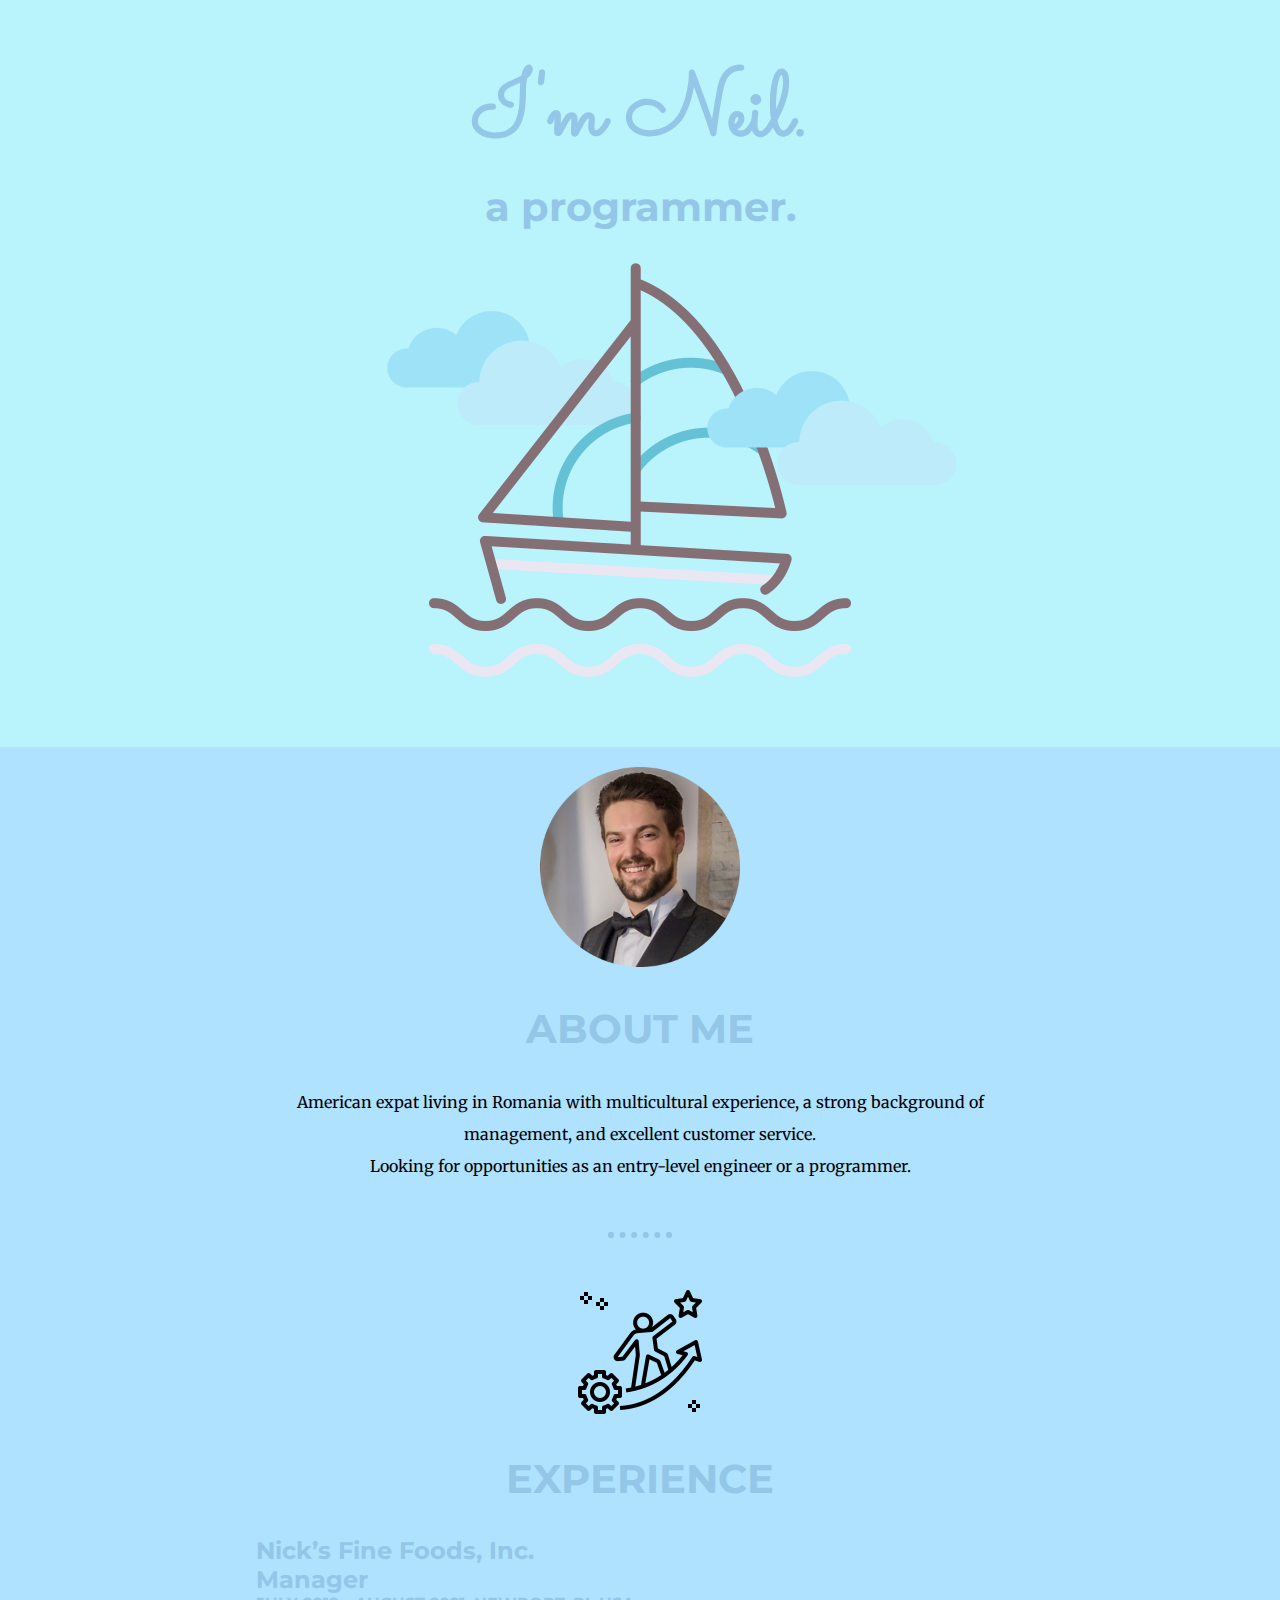
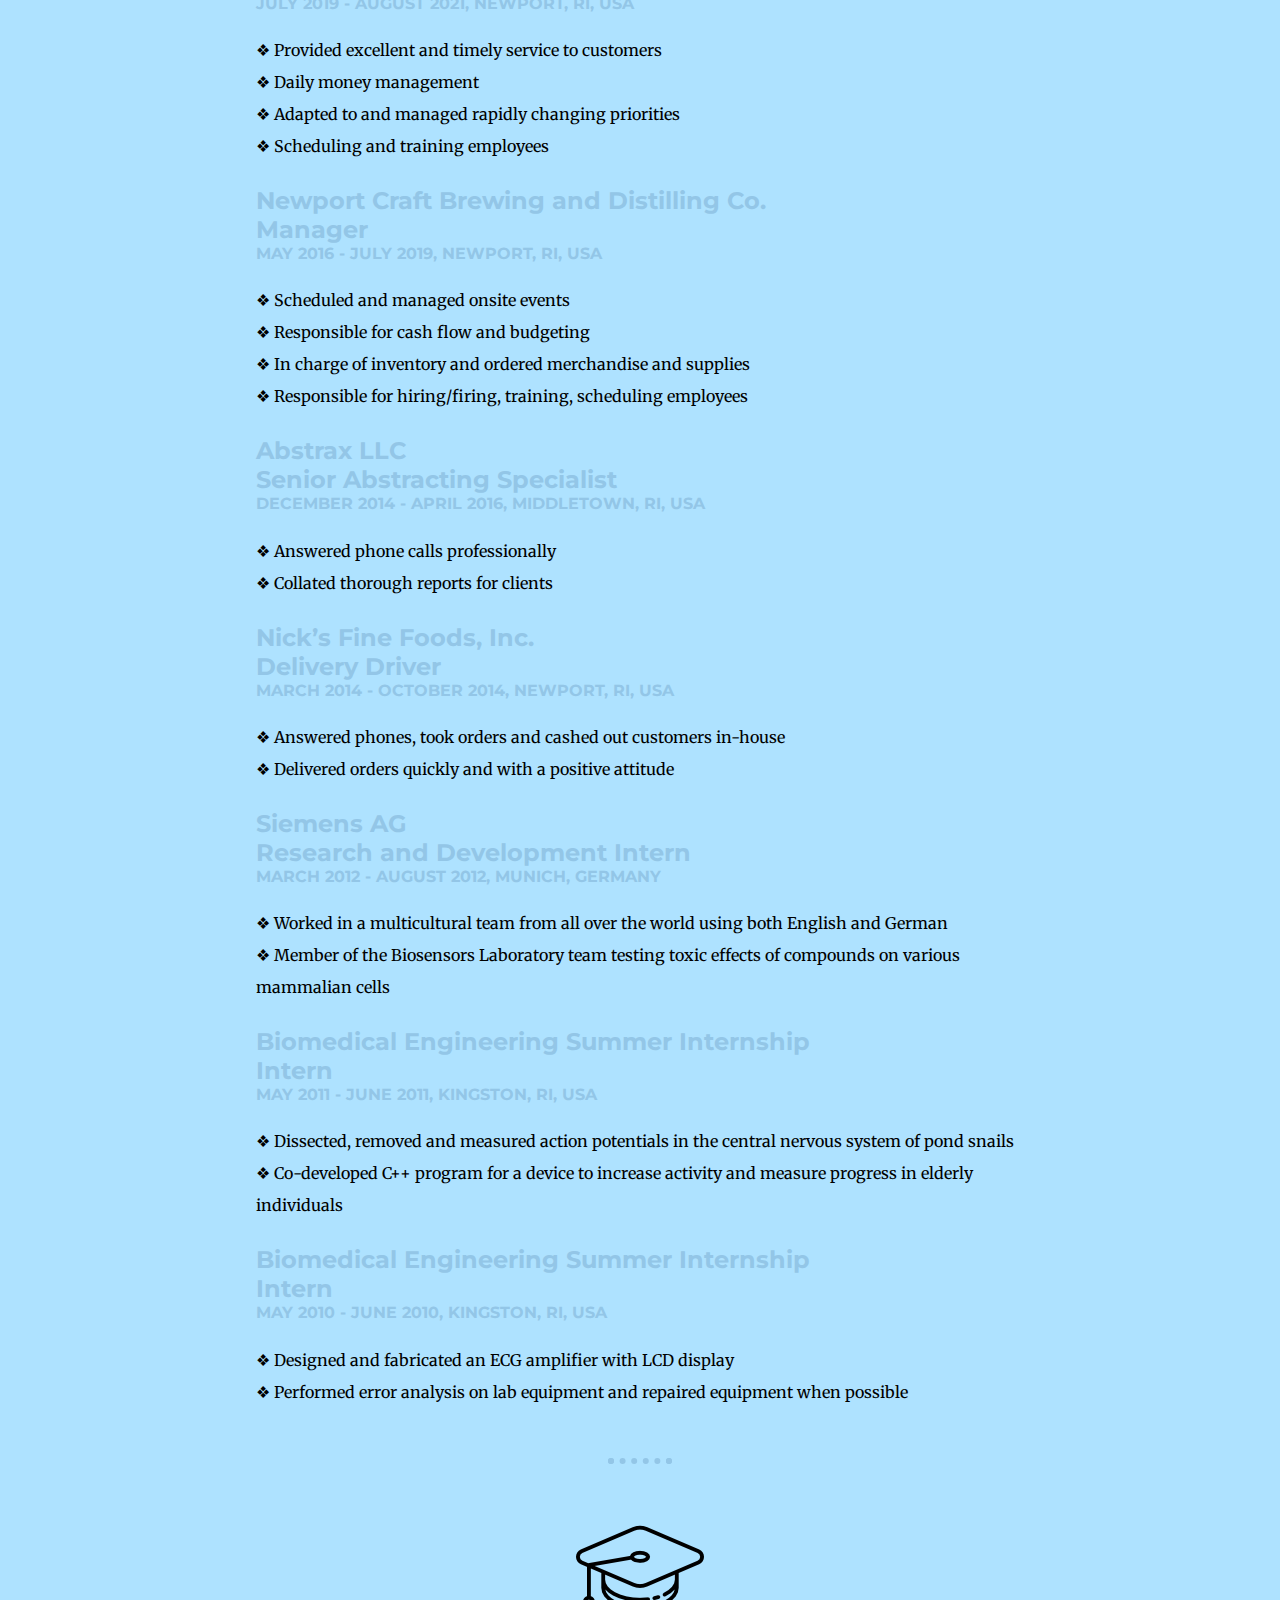
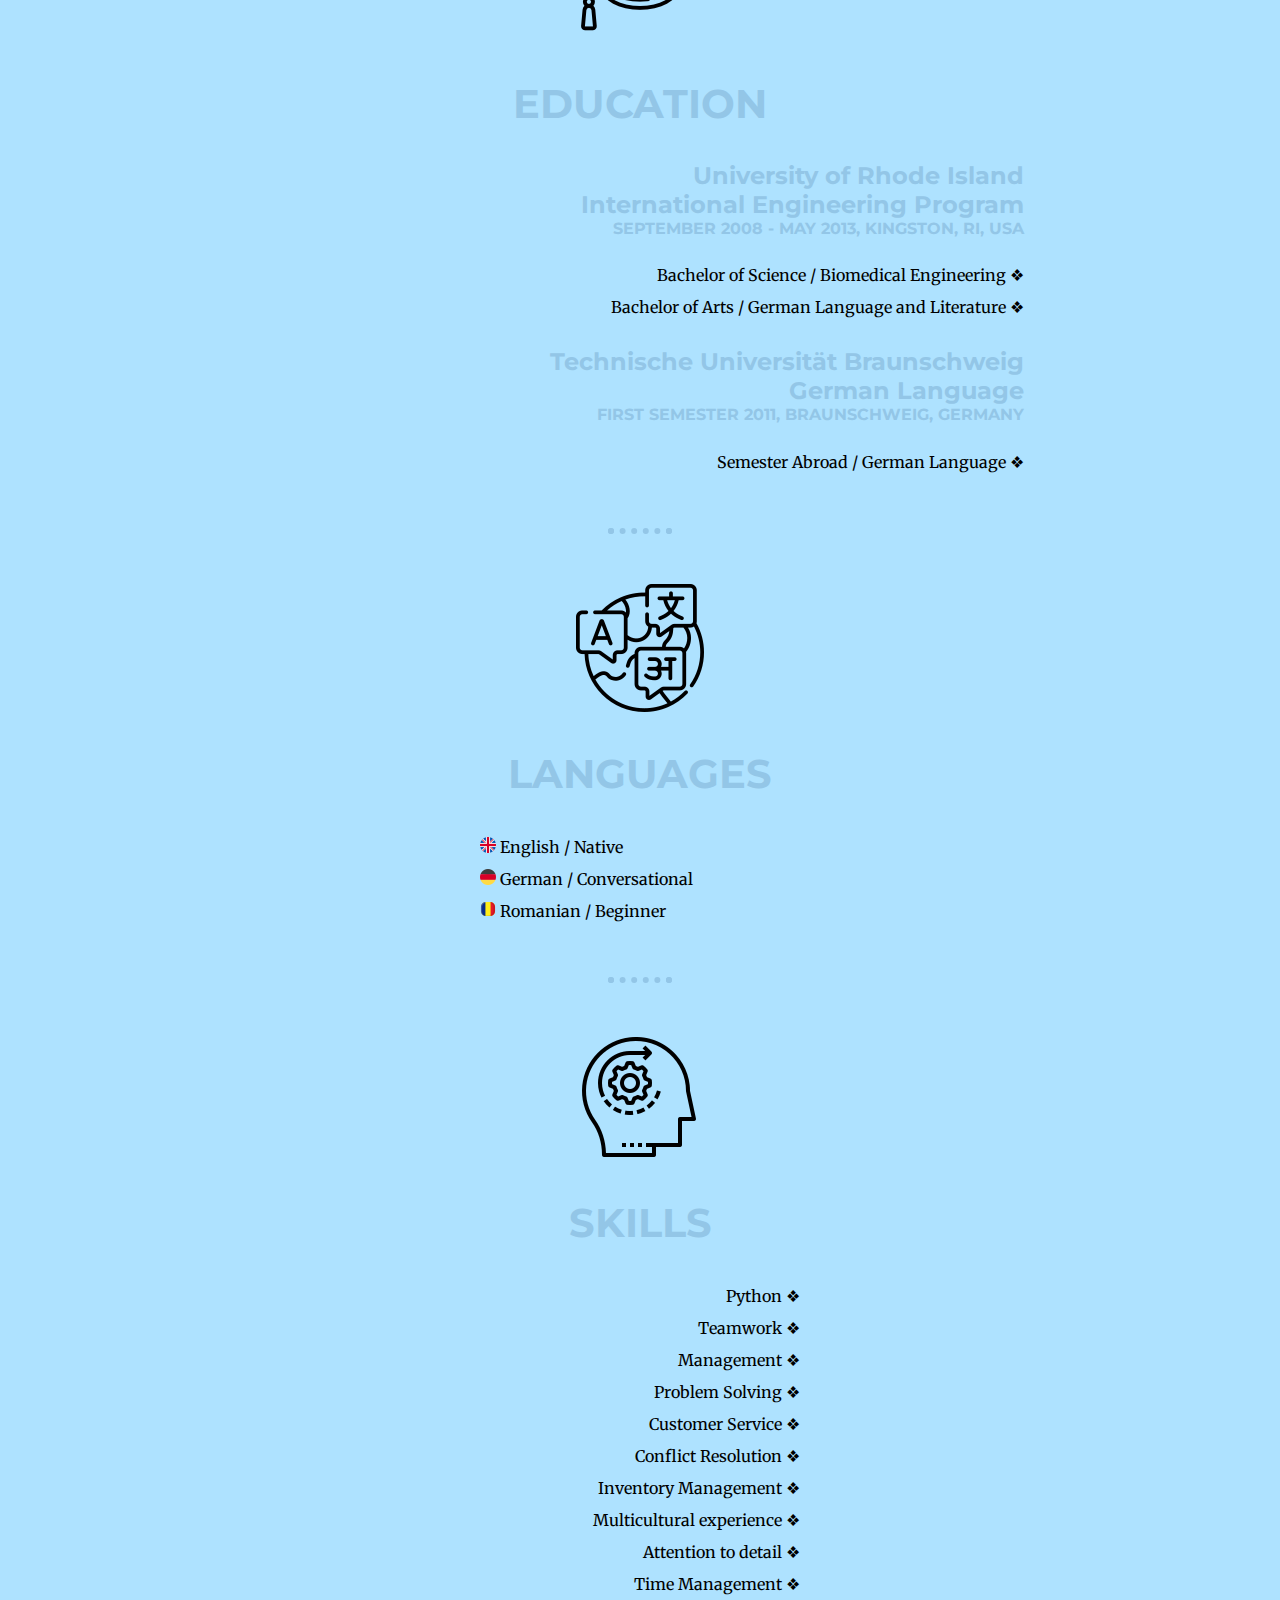
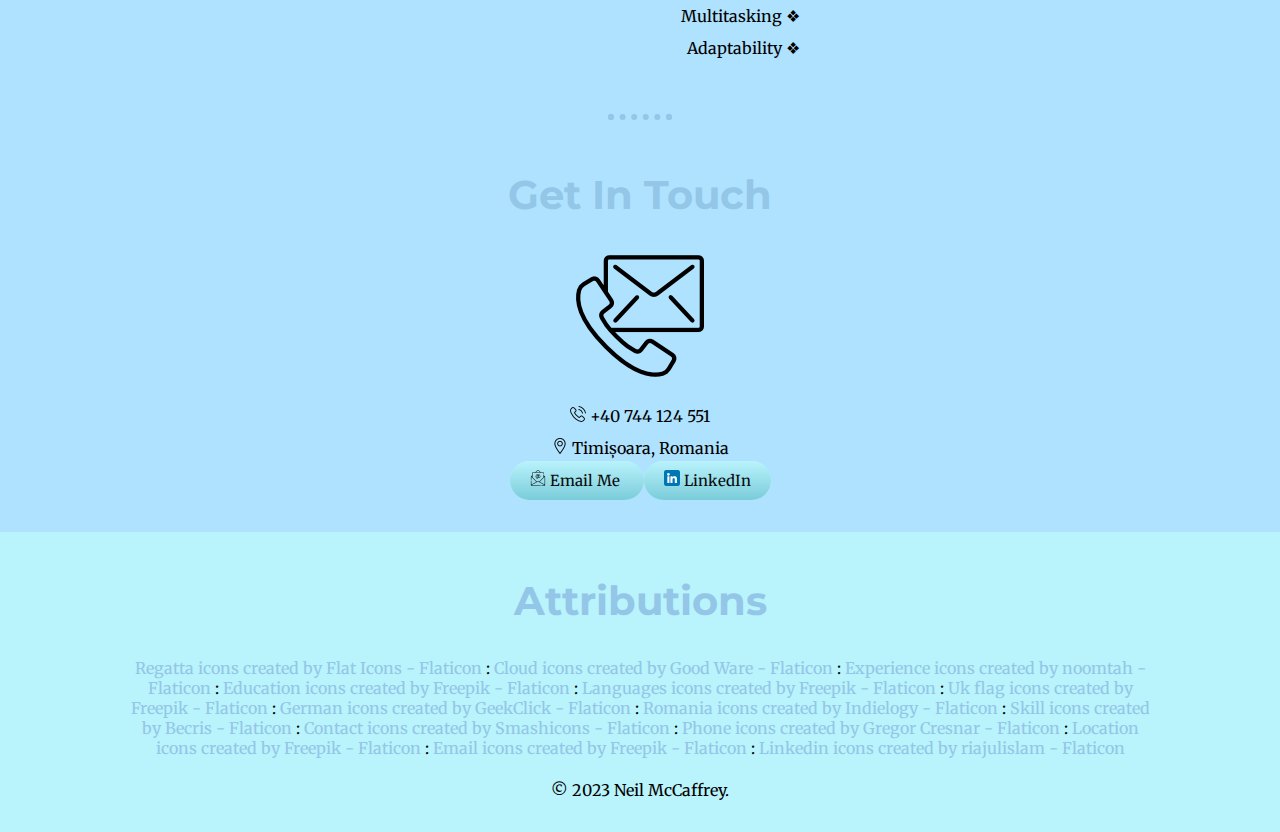
==== index.html @ 434ebe64 "Update index.html" ====
<!DOCTYPE html>
<html lang="en">
<head>
    <meta charset="UTF-8">
    <title>Neil McCaffrey</title>
    <link rel="stylesheet" href="/CSS_Folder/styles.css">
    <link rel="icon" href="favicon.ico">
    <link rel="preconnect" href="https://fonts.googleapis.com">
    <link rel="preconnect" href="https://fonts.gstatic.com" crossorigin>
    <link href="https://fonts.googleapis.com/css2?family=Merriweather:ital,wght@1,300&family=Montserrat&family=Sacramento&display=swap"
          rel="stylesheet">
</head>
<body>
<div class="top-container">
    <h1>I'm Neil.</h1>
    <h2 class="title">a programmer.</h2>
    <img class="one-cloud" src="images/cloudy.png" alt="cloud-img">
    <img class="two-cloud" src="images/cloudy.png" alt="cloud-img">
    <img class="sailboat" src="images/monsoon.png" alt="sailboat-img">
</div>
<div class="middle-container">
    <div class="profile">
        <img class="myself-img" src="images/myself.png" alt="myself-img">
        <h2>ABOUT ME</h2>
        <p>American expat living in Romania with multicultural experience, a strong background of management, and
            excellent customer service.<br>Looking for opportunities as an entry-level engineer or a programmer.</p>
    </div>
    <hr class="break">
    <div class="experience">
        <img class="experience-img" src="images/experience.png" alt="experience-img">
        <h2>EXPERIENCE</h2>
        <div class="experience-row">
            <h3>Nick’s Fine Foods, Inc.<br>Manager</h3>
            <h4>JULY 2019 - AUGUST 2021, NEWPORT, RI, USA</h4>
            <p>❖ Provided excellent and timely service to customers<br>❖ Daily money management<br>❖ Adapted to and
                managed rapidly changing priorities<br>❖ Scheduling and training employees</p>
        </div>
        <div class="experience-row">
            <h3>Newport Craft Brewing and Distilling Co.<br>Manager</h3>
            <h4>MAY 2016 - JULY 2019, NEWPORT, RI, USA</h4>
            <p>❖ Scheduled and managed onsite events<br>❖ Responsible for cash flow and budgeting<br>❖ In charge of
                inventory and ordered merchandise and supplies<br>❖ Responsible for hiring/firing, training, scheduling
                employees</p>
        </div>
        <div class="experience-row">
            <h3>Abstrax LLC<br>Senior Abstracting Specialist</h3>
            <h4>DECEMBER 2014 - APRIL 2016, MIDDLETOWN, RI, USA</h4>
            <p>❖ Answered phone calls professionally<br>❖ Collated thorough reports for clients</p>
        </div>
        <div class="experience-row">
            <h3>Nick’s Fine Foods, Inc.<br>Delivery Driver</h3>
            <h4>MARCH 2014 - OCTOBER 2014, NEWPORT, RI, USA</h4>
            <p>❖ Answered phones, took orders and cashed out customers in-house<br>❖ Delivered orders quickly and with
                a positive attitude</p>
        </div>
        <div class="experience-row">
            <h3>Siemens AG<br>Research and Development Intern</h3>
            <h4>MARCH 2012 - AUGUST 2012, MUNICH, GERMANY</h4>
            <p>❖ Worked in a multicultural team from all over the world using both English and German<br>❖ Member of the
                Biosensors Laboratory team testing toxic effects of compounds on various mammalian cells</p>
        </div>
        <div class="experience-row">
            <h3>Biomedical Engineering Summer Internship<br>Intern</h3>
            <h4>MAY 2011 - JUNE 2011, KINGSTON, RI, USA</h4>
            <p>❖ Dissected, removed and measured action potentials in the central nervous system of pond snails<br>❖
                Co-developed C++ program for a device to increase activity and measure progress in elderly individuals
            </p>
        </div>
        <div class="experience-row">
            <h3>Biomedical Engineering Summer Internship<br>Intern</h3>
            <h4>MAY 2010 - JUNE 2010, KINGSTON, RI, USA</h4>
            <p>❖ Designed and fabricated an ECG amplifier with LCD display<br>❖ Performed error analysis on lab
                equipment and repaired equipment when possible</p>
        </div>
    </div>
    <hr>
    <div class="education">
        <img class="mortarboard" src="images/mortarboard.png" alt="mortarboard-img">
        <h2>EDUCATION</h2>
        <div class="education-row">
            <h3>University of Rhode Island<br>International Engineering Program</h3>
            <h4>SEPTEMBER 2008 - MAY 2013, KINGSTON, RI, USA</h4>
            <p>Bachelor of Science / Biomedical Engineering ❖<br>Bachelor of Arts / German Language and Literature ❖</p>
        </div>
        <div class="education-row">
            <h3>Technische Universität Braunschweig<br>German Language</h3>
            <h4>FIRST SEMESTER 2011, BRAUNSCHWEIG, GERMANY</h4>
            <p>Semester Abroad / German Language ❖</p>
        </div>
    </div>
    <hr>
    <div class="languages">
        <img class="languages-img" src="images/languages.png" alt="languages-img">
        <h2>LANGUAGES</h2>
        <div class="languages-row">
            <p><img class="uk-img" src="images/united-kingdom.png" alt="uk-img"> English / Native<br><img
                    class="german-img" src="images/german.png" alt="german-img"> German / Conversational<br><img
                    class="romania_img" src="images/romania.png" alt="romania_img"> Romanian / Beginner</p>
        </div>
    </div>
    <hr>
    <div class="skills">
        <img class="skills-img" src="images/logical-thinking.png" alt="skills-img">
        <h2>SKILLS</h2>
        <div class="skills-row">
            <p>Python ❖<br>Teamwork ❖<br>Management ❖<br>Problem Solving ❖<br>Customer Service ❖<br>Conflict Resolution
                ❖<br>Inventory Management ❖<br>Multicultural experience ❖<br>Attention to detail ❖<br>Time
                Management ❖<br>Multitasking ❖<br>Adaptability ❖</p>
        </div>
    </div>
    <hr>
    <div class="contact-me">
        <h2>Get In Touch</h2>
        <img class="contact-img" src="images/contact.png" alt="contact-img">
        <div class="contact-row">
            <p><img class="phone-img" src="images/phone-call.png" alt="phone-img"> +40 744 124 551
                <br>
                <img class="location-img" src="images/location.png" alt="location-img"> Timișoara, Romania
                <br>
                <a class="btn" href="mailto:mccaffrey.n379@gmail.com">
                    <img class="email-img" src="images/email.png" alt="email-img"> Email Me
                </a>
                <a class="footer-link" href="https://www.linkedin.com/in/neil-mccaffrey/">
                    <img class="linkedin-img" src="images/linkedin.png" alt="linkedin-img"> LinkedIn
                </a>
            </p>
        </div>
    </div>
</div>
<div class="bottom-container">
    <div class="attributions">
        <h2>Attributions</h2>
        <a href="https://www.flaticon.com/free-icons/regatta" title="regatta icons">Regatta icons created by Flat Icons
            - Flaticon</a>
        <span>:</span>
        <a href="https://www.flaticon.com/free-icons/cloud" title="cloud icons">Cloud icons created by Good Ware -
            Flaticon</a>
        <span>:</span>
        <a href="https://www.flaticon.com/free-icons/experience" title="experience icons">Experience icons created by
            noomtah - Flaticon</a>
        <span>:</span>
        <a href="https://www.flaticon.com/free-icons/education" title="education icons">Education icons created by
            Freepik - Flaticon</a>
        <span>:</span>
        <a href="https://www.flaticon.com/free-icons/languages" title="languages icons">Languages icons created by
            Freepik - Flaticon</a>
        <span>:</span>
        <a href="https://www.flaticon.com/free-icons/uk-flag" title="uk flag icons">Uk flag icons created by Freepik -
            Flaticon</a>
        <span>:</span>
        <a href="https://www.flaticon.com/free-icons/german" title="german icons">German icons created by GeekClick -
            Flaticon</a>
        <span>:</span>
        <a href="https://www.flaticon.com/free-icons/romania" title="romania icons">Romania icons created by Indielogy -
            Flaticon</a>
        <span>:</span>
        <a href="https://www.flaticon.com/free-icons/skill" title="skill icons">Skill icons created by Becris -
            Flaticon</a>
        <span>:</span>
        <a href="https://www.flaticon.com/free-icons/contact" title="contact icons">Contact icons created by Smashicons
            - Flaticon</a>
        <span>:</span>
        <a href="https://www.flaticon.com/free-icons/phone" title="phone icons">Phone icons created by Gregor Cresnar -
            Flaticon</a>
        <span>:</span>
        <a href="https://www.flaticon.com/free-icons/location" title="location icons">Location icons created by Freepik
            - Flaticon</a>
        <span>:</span>
        <a href="https://www.flaticon.com/free-icons/email" title="email icons">Email icons created by Freepik -
            Flaticon</a>
        <span>:</span>
        <a href="https://www.flaticon.com/free-icons/linkedin" title="linkedin icons">Linkedin icons created by
            riajulislam - Flaticon</a>
        <p>© 2023 Neil McCaffrey.</p>

    </div>
</div>
</body>
</html>
---- CSS_Folder/styles.css ----
body {
    margin: 0;
    text-align: center;
    font-family: 'Merriweather', serif;
}

h1 {
    margin-top: 0;
    margin-bottom: 0;
    font-family: 'Sacramento', cursive;
    font-size: 5.625rem;
    color: #93C6E7;
}

h2 {
    font-family: 'Montserrat', sans-serif;
    color: #93C6E7;
    font-size: 2.5rem;
}

h3 {
    font-family: 'Montserrat', sans-serif;
    color: #93C6E7;
    font-size: 1.5rem;
    margin-bottom: 0;
}

h4 {
    font-family: 'Montserrat', sans-serif;
    color: #93C6E7;
    font-size: 1rem;
    margin-top: 0;
}

p {
    line-height: 2;
}

.top-container {
    background-color: #B9F3FC;
    position: relative;
    padding-top: 50px;
    overflow: hidden;
}

.title {
    margin-top: 0;
    margin-bottom: 0;
}

.one-cloud {
    position: absolute;
    top: 240px;
    right: 50%;
}

.two-cloud {
    position: absolute;
    top: 300px;
    left: 55%;
    z-index: 1;
}

.sailboat {
    position: relative;
}

.middle-container {
    background-color: #AEE2FF;
    padding-top: 20px;
    padding-bottom: 20px;
}

hr {
  border: dotted #93C6E7 6px;
  border-bottom: none;
  width: 4%;
  margin: 50px auto;
}

.myself-img {
    width: 200px;
    height: 200px;
}

.profile {
    width: 60%;
    margin: auto;
}

.break {
    clear: left;
}

.experience {
    width: 60%;
    margin: auto;
}

.experience-row {
    text-align: left;
}

.education {
    width: 60%;
    margin: auto;
}

.education-row {
    text-align: right;
}

.languages {
    width: 25%;
    margin: auto;
}

.languages-row {
    text-align: left;
}

.skills {
    width: 25%;
    margin: auto;
}

.skills-row {
    text-align: right;
}

.contact-me {
    width: 25%;
    margin: auto;
}

.btn {
  background: #B9F3FC;
  background-image: -webkit-linear-gradient(top, #B9F3FC, #7accd9);
  background-image: -moz-linear-gradient(top, #B9F3FC, #7accd9);
  background-image: -ms-linear-gradient(top, #B9F3FC, #7accd9);
  background-image: -o-linear-gradient(top, #B9F3FC, #7accd9);
  background-image: linear-gradient(to bottom, #B9F3FC, #7accd9);
  -webkit-border-radius: 28;
  -moz-border-radius: 28;
  border-radius: 28px;
  color: #090b0d;
  font-size: 15px;
  padding: 10px 20px 10px 20px;
  text-decoration: none;
}

.btn:hover {
  background: #AEE2FF;
  background-image: -webkit-linear-gradient(top, #AEE2FF, #65aed6);
  background-image: -moz-linear-gradient(top, #AEE2FF, #65aed6);
  background-image: -ms-linear-gradient(top, #AEE2FF, #65aed6);
  background-image: -o-linear-gradient(top, #AEE2FF, #65aed6);
  background-image: linear-gradient(to bottom, #AEE2FF, #65aed6);
  text-decoration: none;
}

.footer-link {
  background: #B9F3FC;
  background-image: -webkit-linear-gradient(top, #B9F3FC, #7accd9);
  background-image: -moz-linear-gradient(top, #B9F3FC, #7accd9);
  background-image: -ms-linear-gradient(top, #B9F3FC, #7accd9);
  background-image: -o-linear-gradient(top, #B9F3FC, #7accd9);
  background-image: linear-gradient(to bottom, #B9F3FC, #7accd9);
  -webkit-border-radius: 28;
  -moz-border-radius: 28;
  border-radius: 28px;
  color: #090b0d;
  font-size: 15px;
  padding: 10px 20px 10px 20px;
  text-decoration: none;
}

.footer-link:hover {
  background: #AEE2FF;
  background-image: -webkit-linear-gradient(top, #AEE2FF, #65aed6);
  background-image: -moz-linear-gradient(top, #AEE2FF, #65aed6);
  background-image: -ms-linear-gradient(top, #AEE2FF, #65aed6);
  background-image: -o-linear-gradient(top, #AEE2FF, #65aed6);
  background-image: linear-gradient(to bottom, #AEE2FF, #65aed6);
  text-decoration: none;
}

.bottom-container {
    background-color: #B9F3FC;
    padding-top: 10px;
    padding-bottom: 10px;
}

a {
    color: #93C6E7;
    text-decoration: none;
}

a:hover {
    color: #AEE2FF;
}

.attributions {
    width: 80%;
    margin: auto;
}
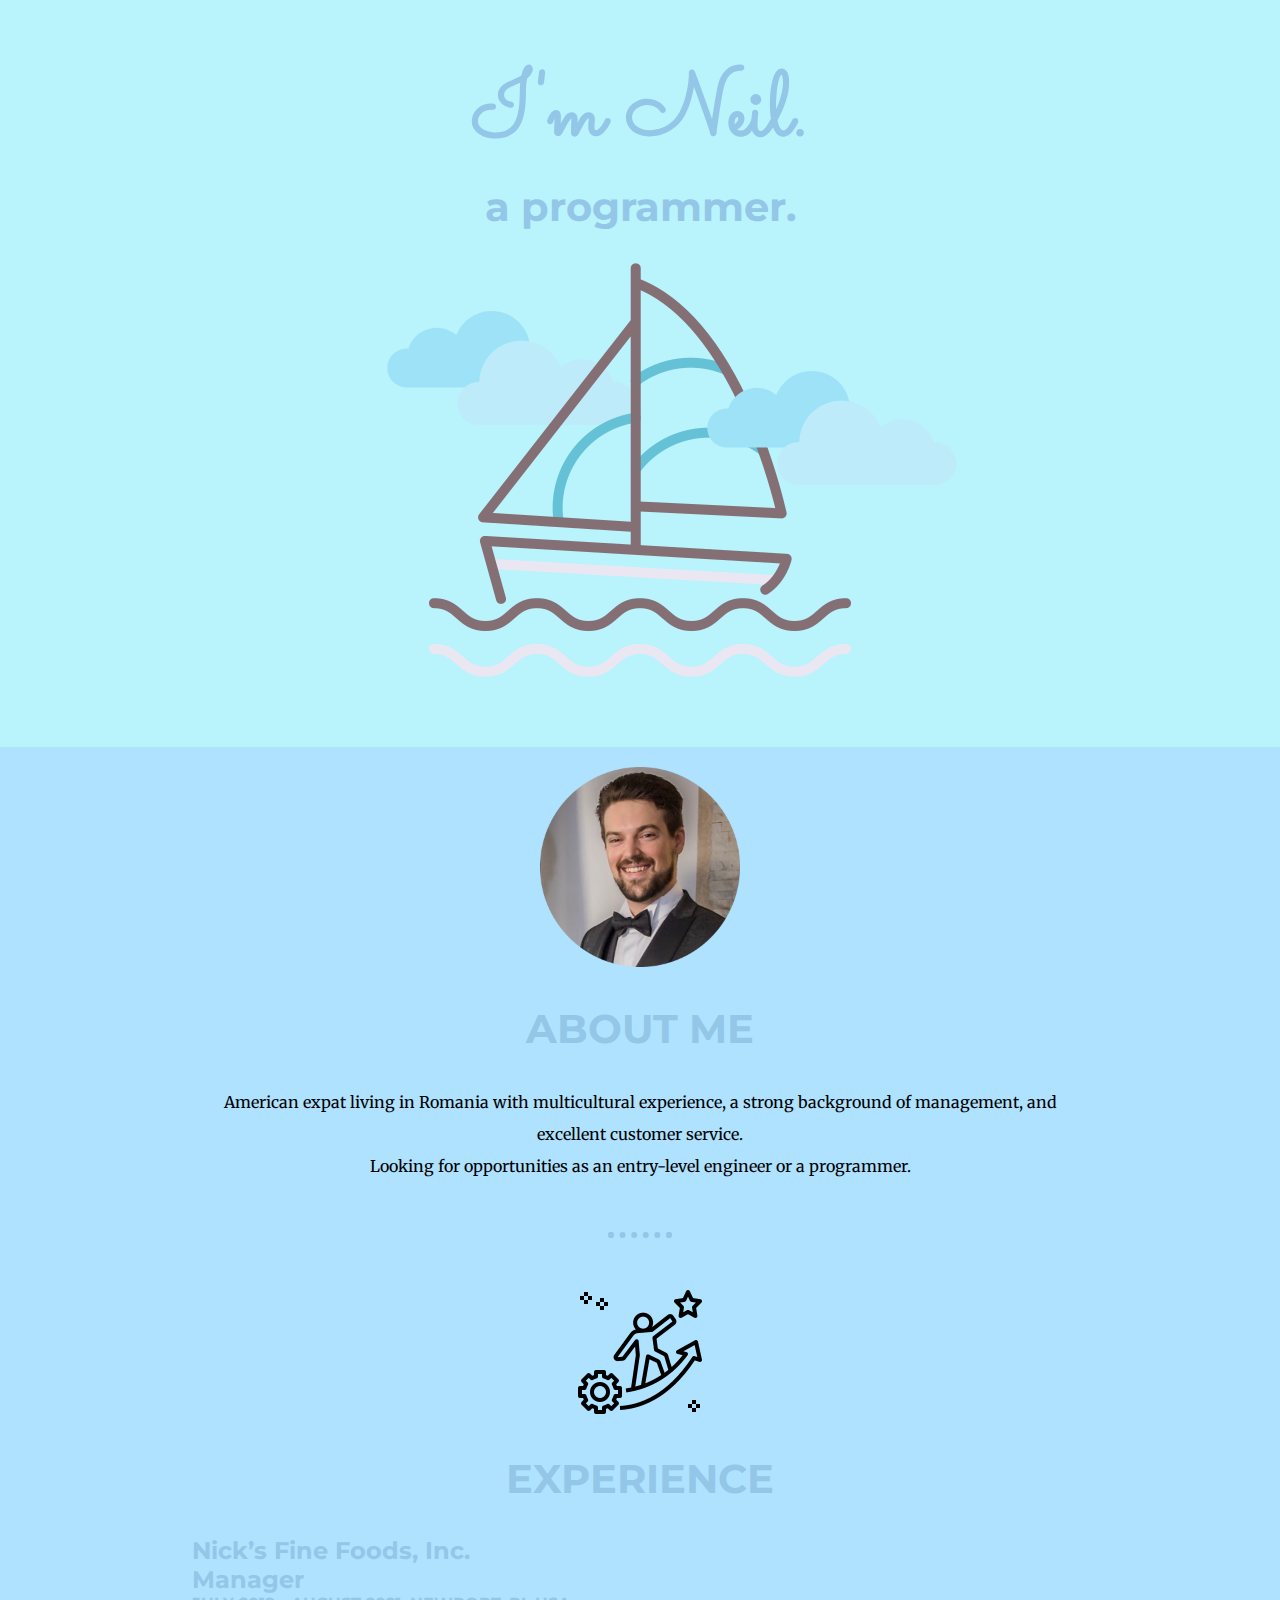
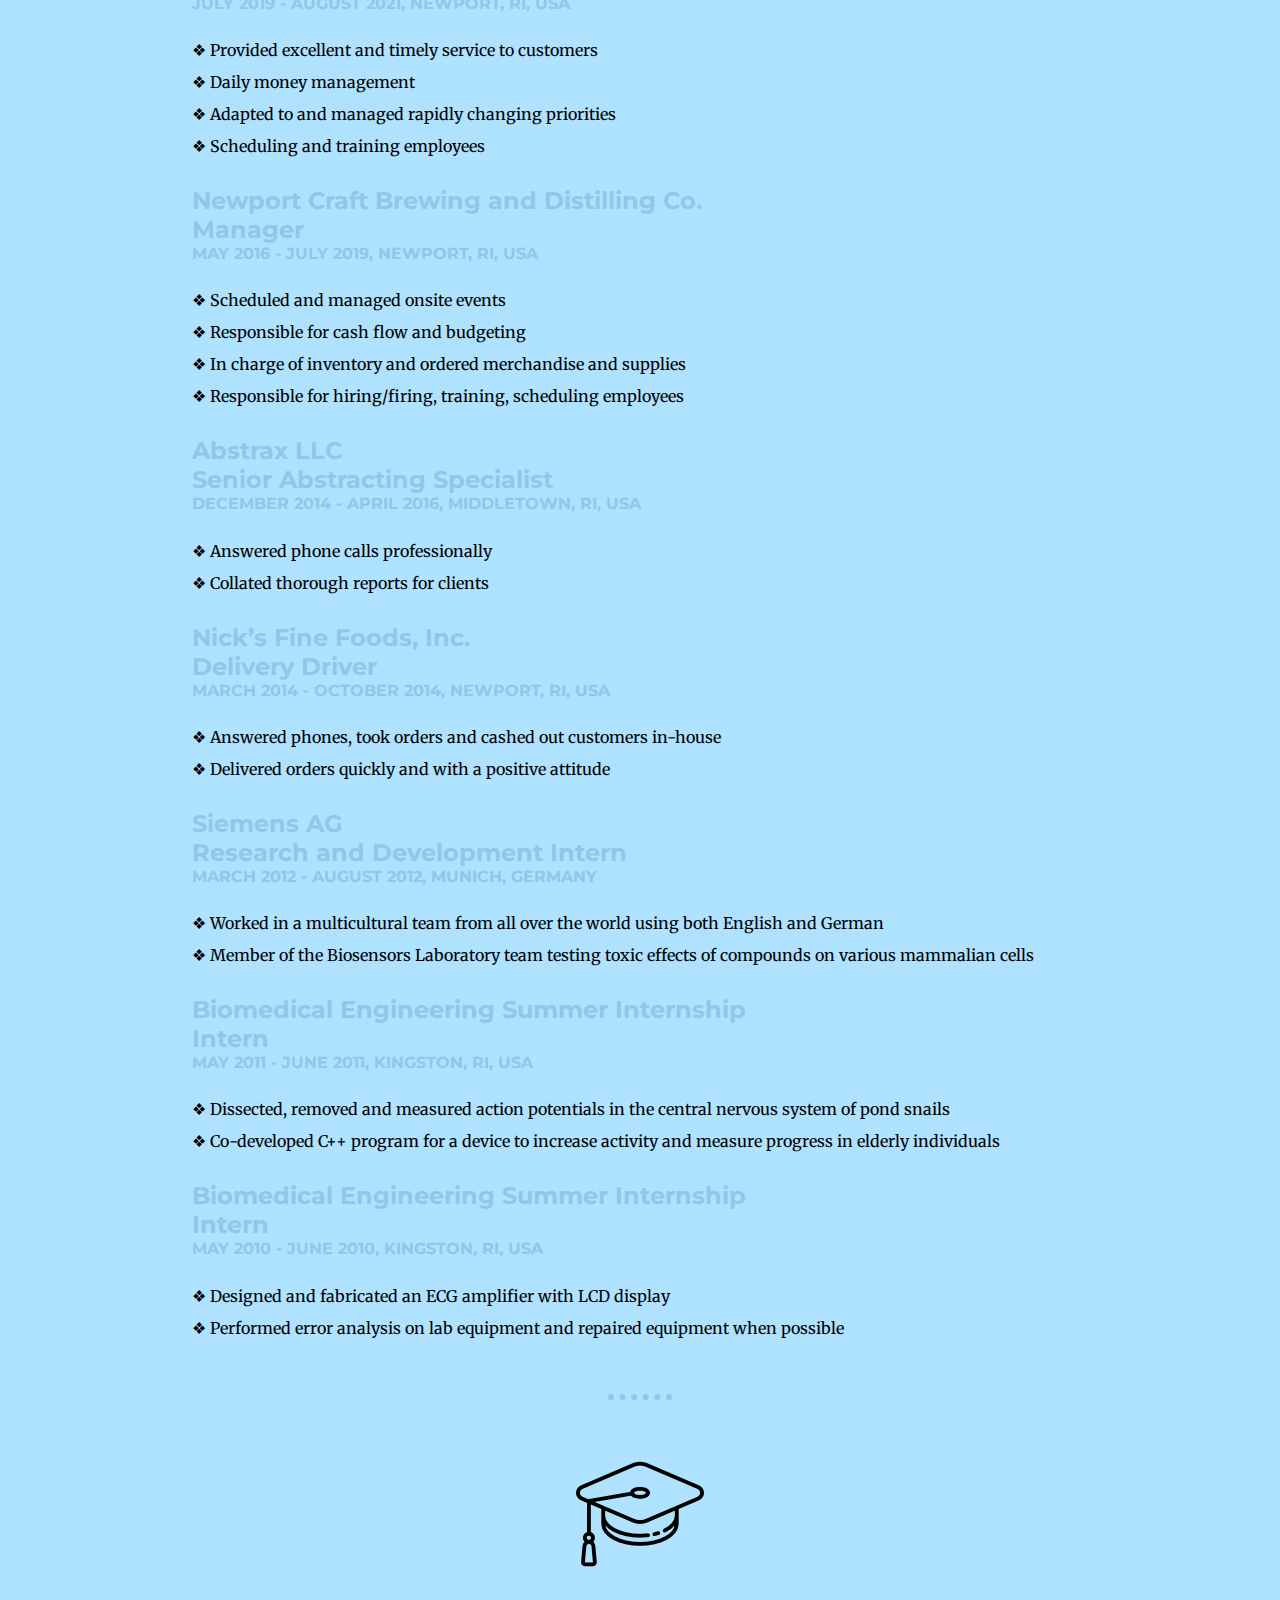
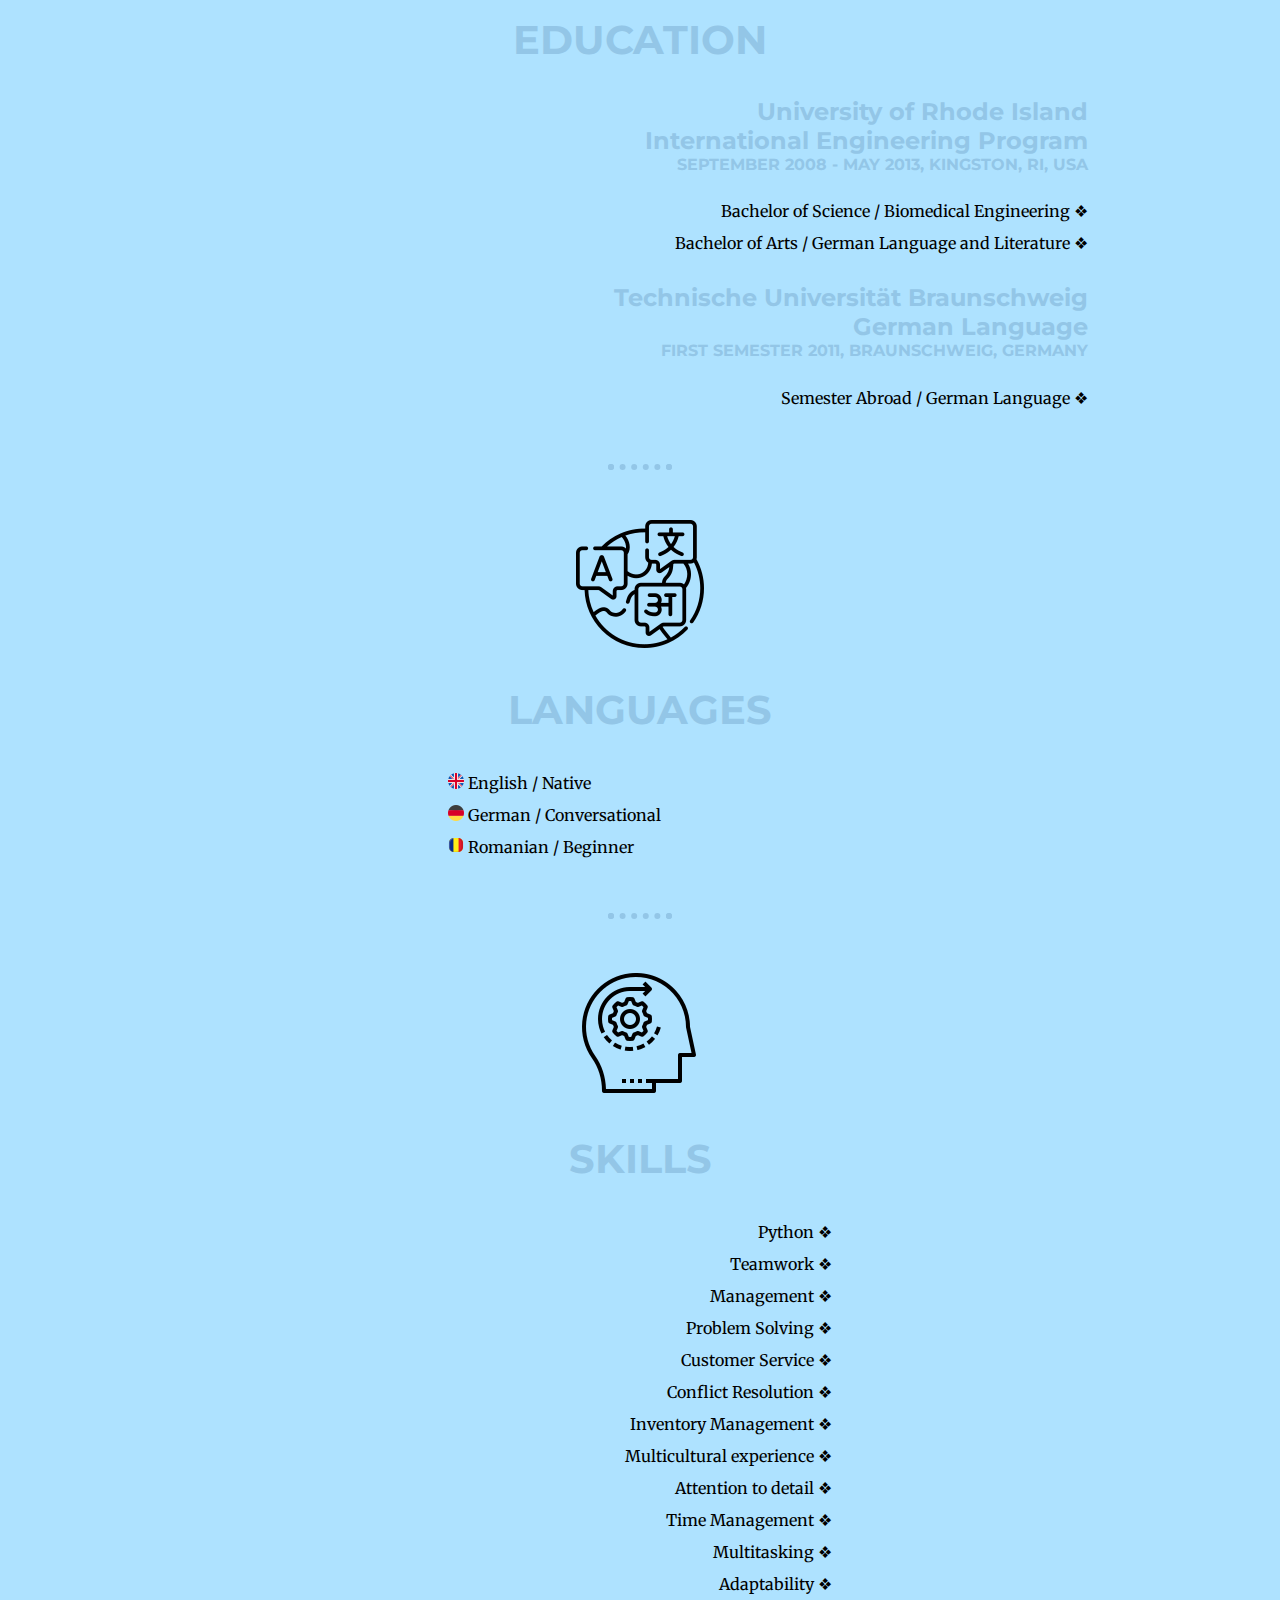
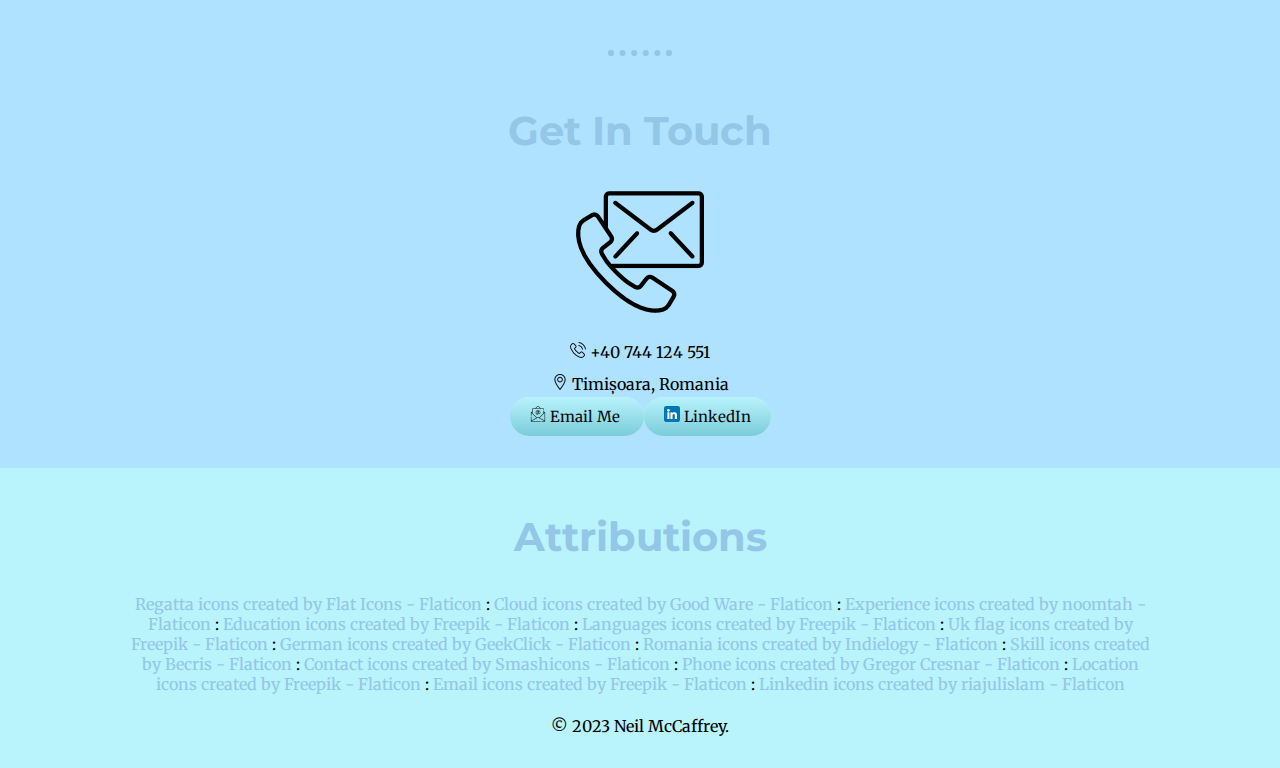
==== commit d375629e: "Update index.html" ====
--- a/index.html
+++ b/index.html
@@ -4,7 +4,7 @@
     <meta charset="UTF-8">
     <title>Neil McCaffrey</title>
     <link rel="stylesheet" href="/CSS_Folder/styles.css">
-    <link rel="icon" href="favicon.ico">
+    <link rel="shortcut icon" type="image/x-icon" href="favicon.ico">
     <link rel="preconnect" href="https://fonts.googleapis.com">
     <link rel="preconnect" href="https://fonts.gstatic.com" crossorigin>
     <link href="https://fonts.googleapis.com/css2?family=Merriweather:ital,wght@1,300&family=Montserrat&family=Sacramento&display=swap"
@@ -113,7 +113,7 @@
         <h2>Get In Touch</h2>
         <img class="contact-img" src="images/contact.png" alt="contact-img">
         <div class="contact-row">
-            <p><img class="phone-img" src="images/phone-call.png" alt="phone-img"> +40 744 124 551
+            <p><span class="phone-num"><img class="phone-img" src="images/phone-call.png" alt="phone-img"> +40 744 124 551</span>
                 <br>
                 <img class="location-img" src="images/location.png" alt="location-img"> Timișoara, Romania
                 <br>
--- a/CSS_Folder/styles.css
+++ b/CSS_Folder/styles.css
@@ -84,7 +84,7 @@
 }
 
 .profile {
-    width: 60%;
+    width: 70%;
     margin: auto;
 }
 
@@ -93,7 +93,7 @@
 }
 
 .experience {
-    width: 60%;
+    width: 70%;
     margin: auto;
 }
 
@@ -102,7 +102,7 @@
 }
 
 .education {
-    width: 60%;
+    width: 70%;
     margin: auto;
 }
 
@@ -111,7 +111,7 @@
 }
 
 .languages {
-    width: 25%;
+    width: 30%;
     margin: auto;
 }
 
@@ -120,7 +120,7 @@
 }
 
 .skills {
-    width: 25%;
+    width: 30%;
     margin: auto;
 }
 
@@ -129,7 +129,7 @@
 }
 
 .contact-me {
-    width: 25%;
+    width: 30%;
     margin: auto;
 }
 
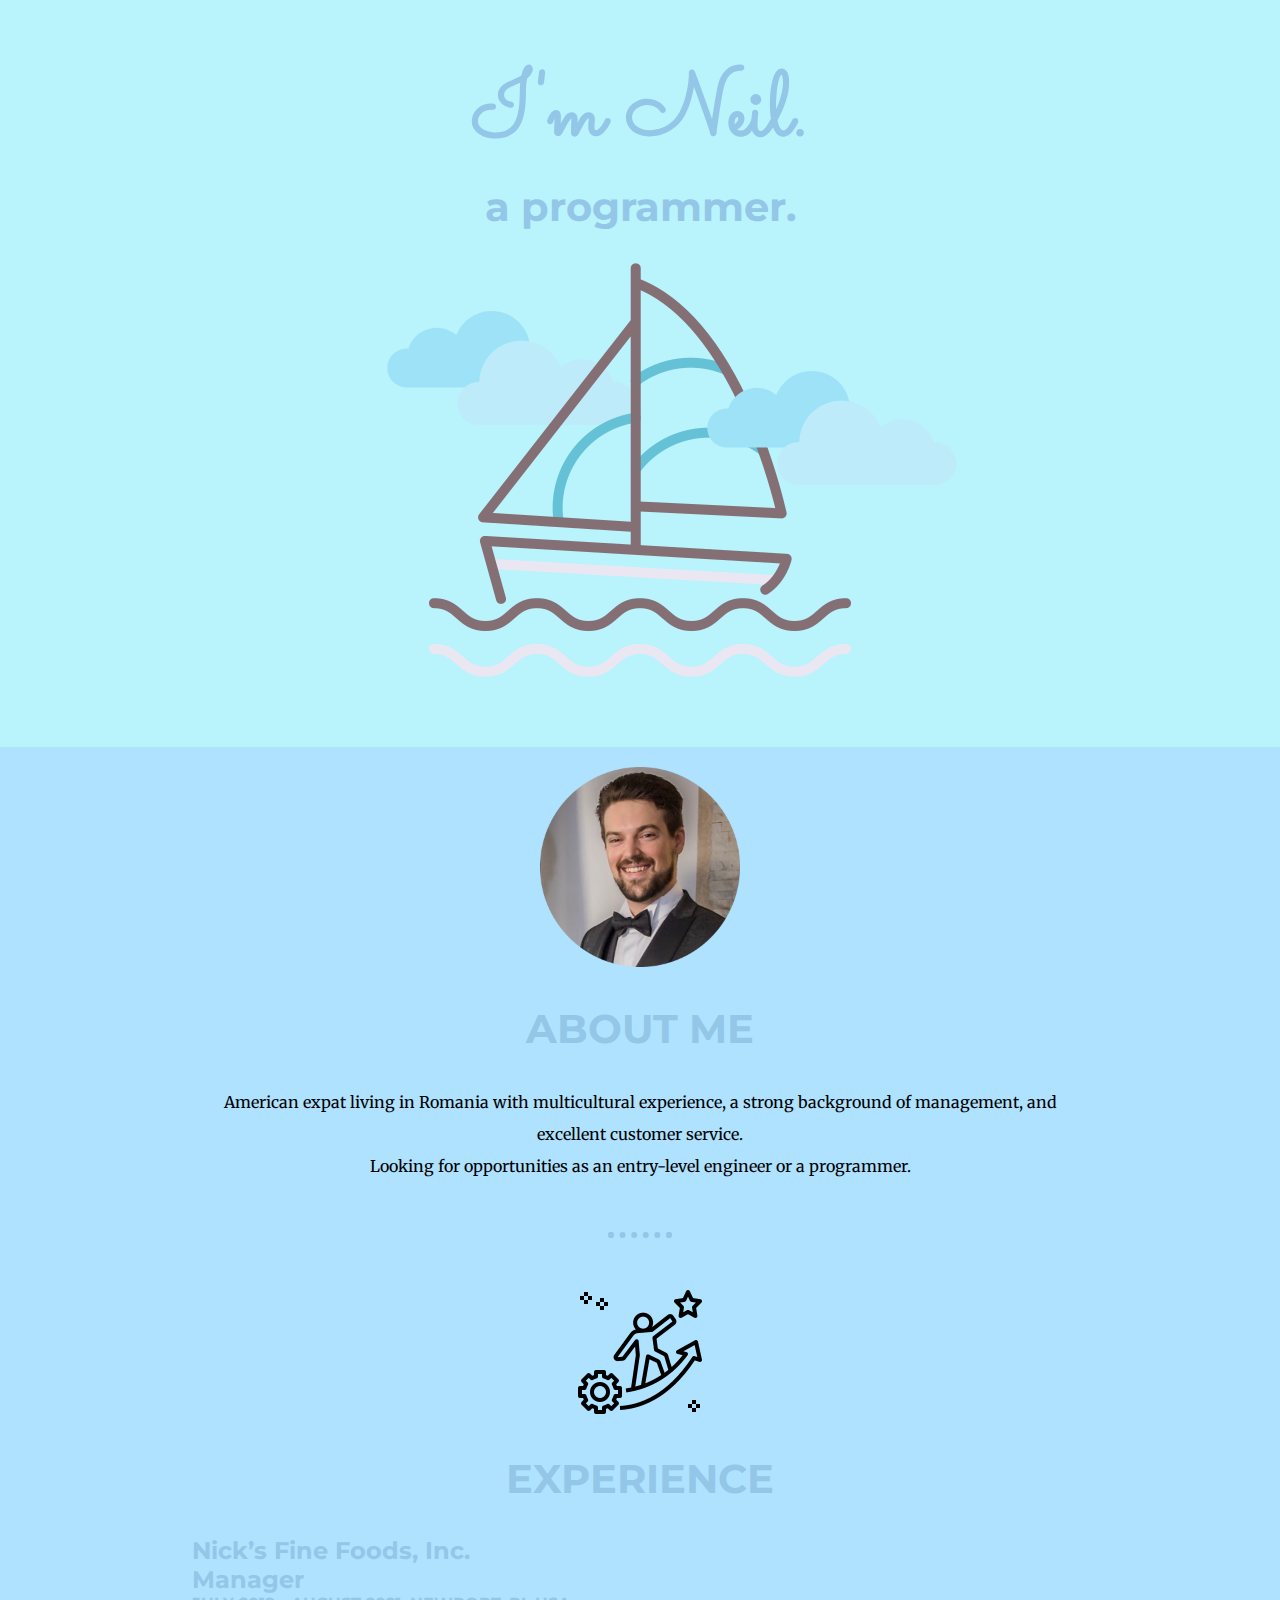
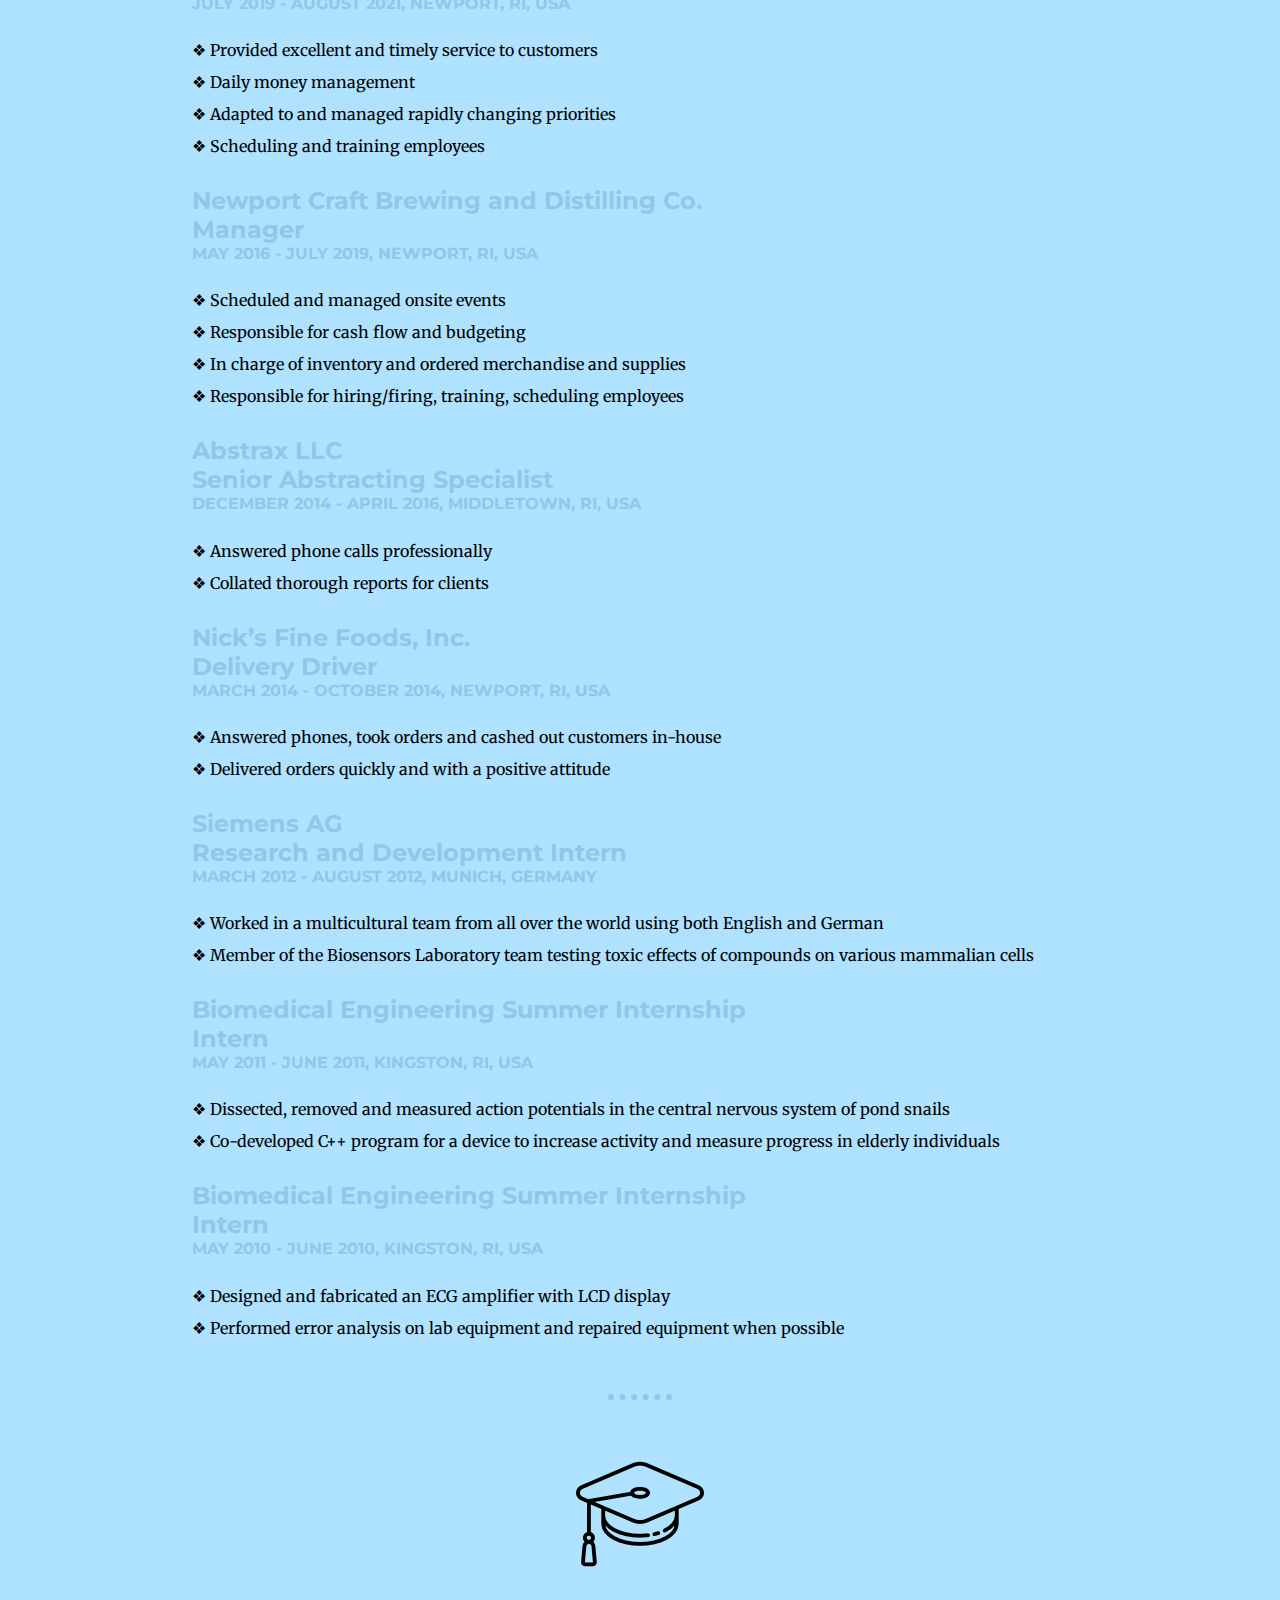
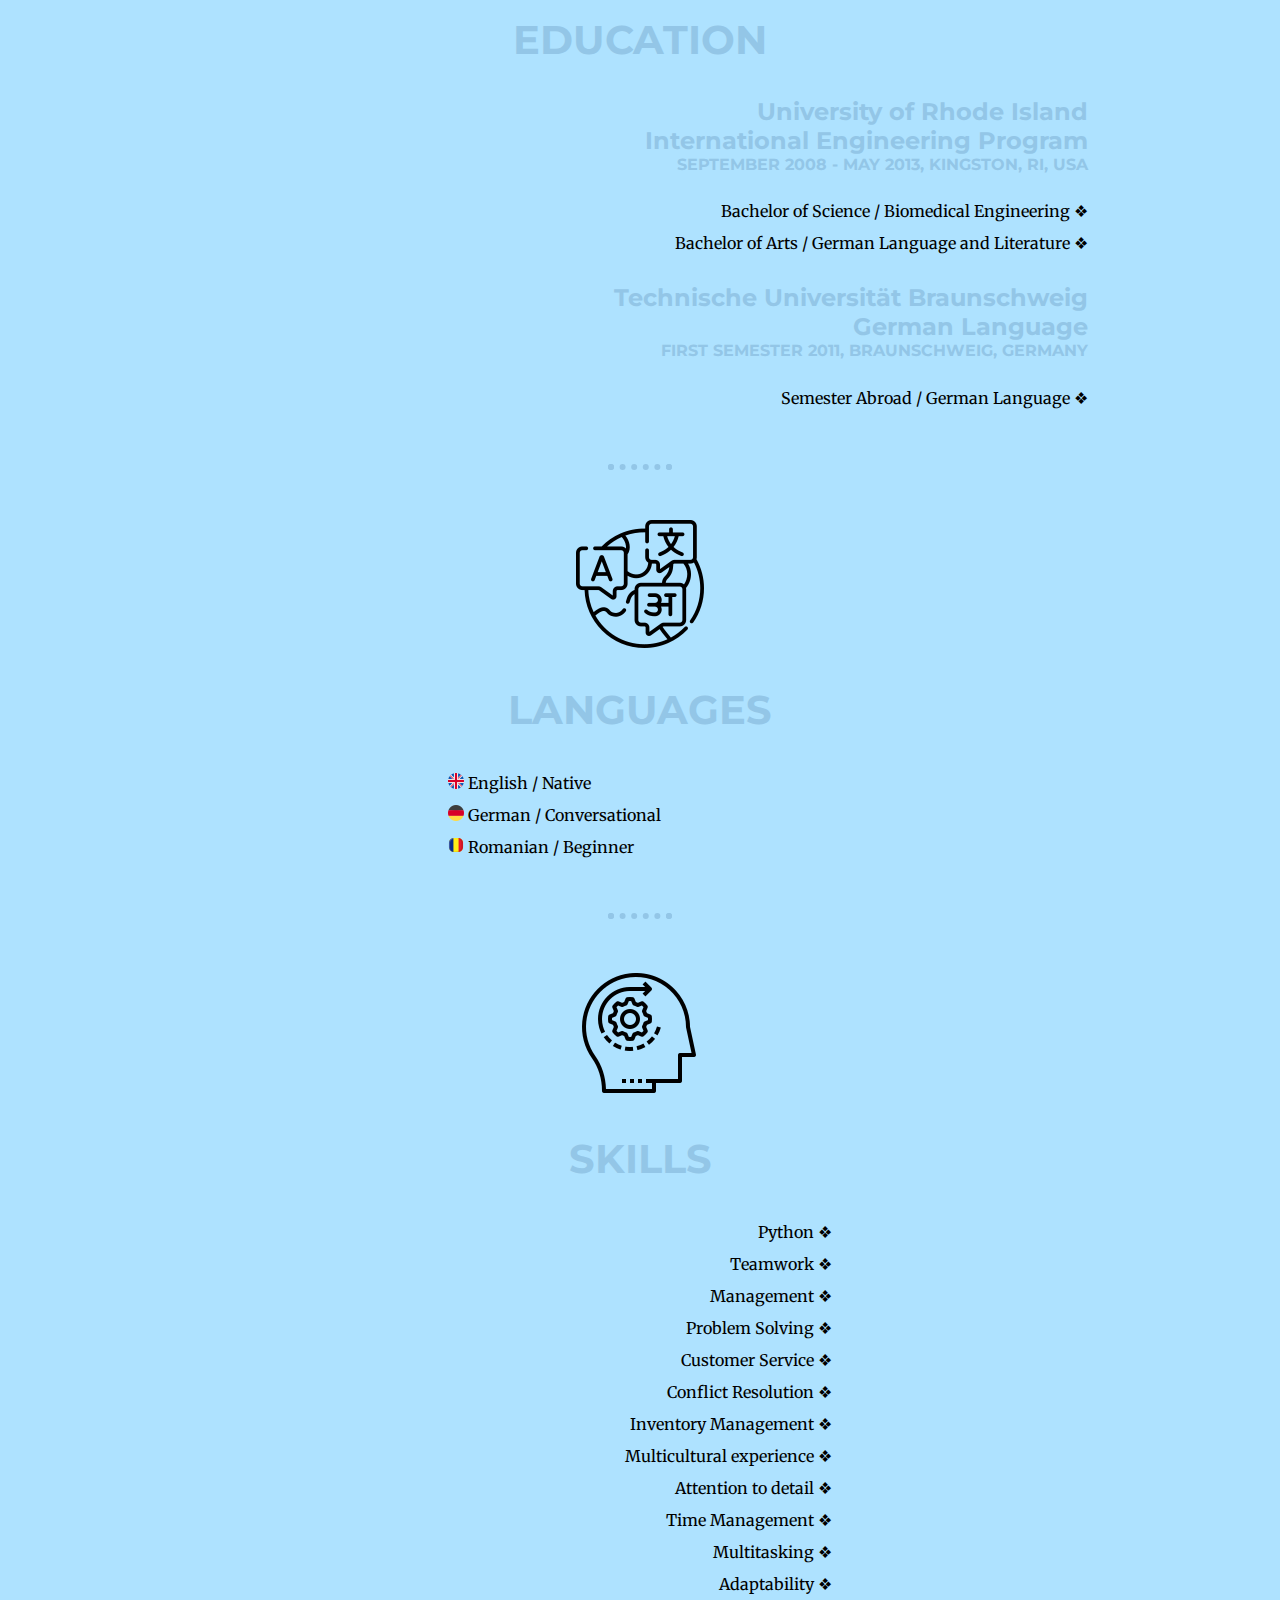
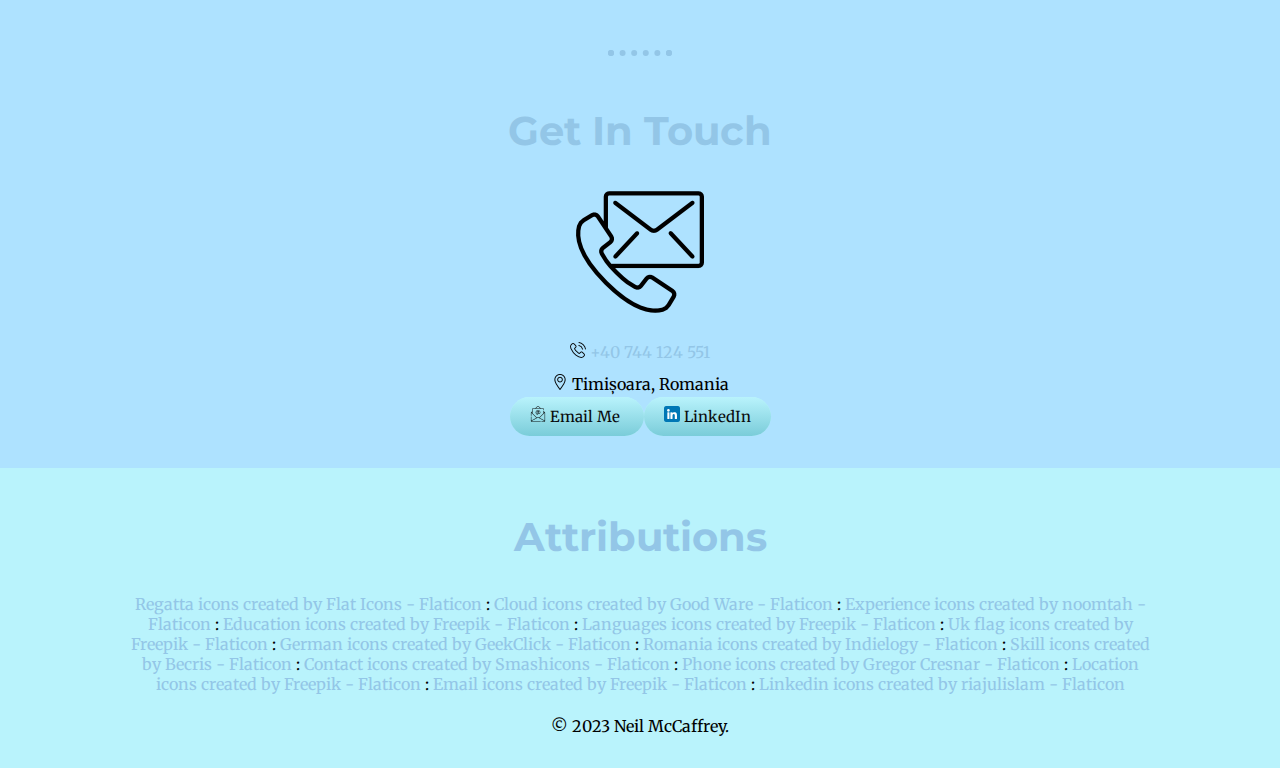
==== commit ba770f87: "Update index.html" ====
--- a/index.html
+++ b/index.html
@@ -4,7 +4,7 @@
     <meta charset="UTF-8">
     <title>Neil McCaffrey</title>
     <link rel="stylesheet" href="/CSS_Folder/styles.css">
-    <link rel="shortcut icon" type="image/x-icon" href="favicon.ico">
+    <link rel="shortcut icon" type="image/x-icon" href="favicon.ico?">
     <link rel="preconnect" href="https://fonts.googleapis.com">
     <link rel="preconnect" href="https://fonts.gstatic.com" crossorigin>
     <link href="https://fonts.googleapis.com/css2?family=Merriweather:ital,wght@1,300&family=Montserrat&family=Sacramento&display=swap"
@@ -113,7 +113,7 @@
         <h2>Get In Touch</h2>
         <img class="contact-img" src="images/contact.png" alt="contact-img">
         <div class="contact-row">
-            <p><span class="phone-num"><img class="phone-img" src="images/phone-call.png" alt="phone-img"> +40 744 124 551</span>
+            <p><a href="tel:6031112298"><img class="phone-img" src="images/phone-call.png" alt="phone-img"> +40 744 124 551</a>
                 <br>
                 <img class="location-img" src="images/location.png" alt="location-img"> Timișoara, Romania
                 <br>
--- a/CSS_Folder/styles.css
+++ b/CSS_Folder/styles.css
@@ -197,7 +197,7 @@
 }
 
 a:hover {
-    color: #AEE2FF;
+    color: black;
 }
 
 .attributions {
